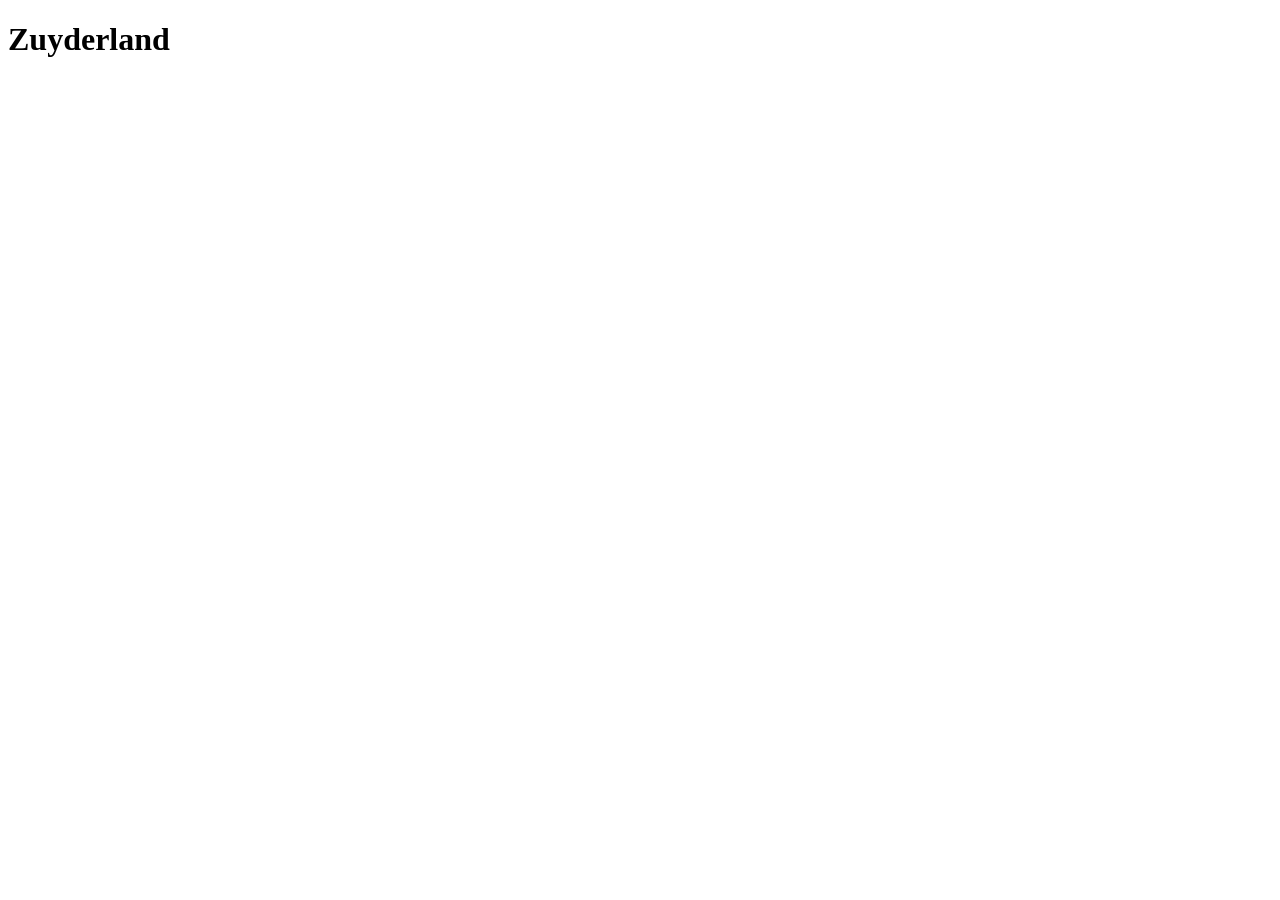
==== index.html @ a74cc2d3 "Add files via upload" ====
<!DOCTYPE html>
<html lang="en">
<head>
    <meta charset="UTF-8">
    <meta name="viewport" content="width=device-width, initial-scale=1.0">
    <title>Zuyderland</title>
</head>
<body>
    <h1>Zuyderland</h1>
</body>
</html>
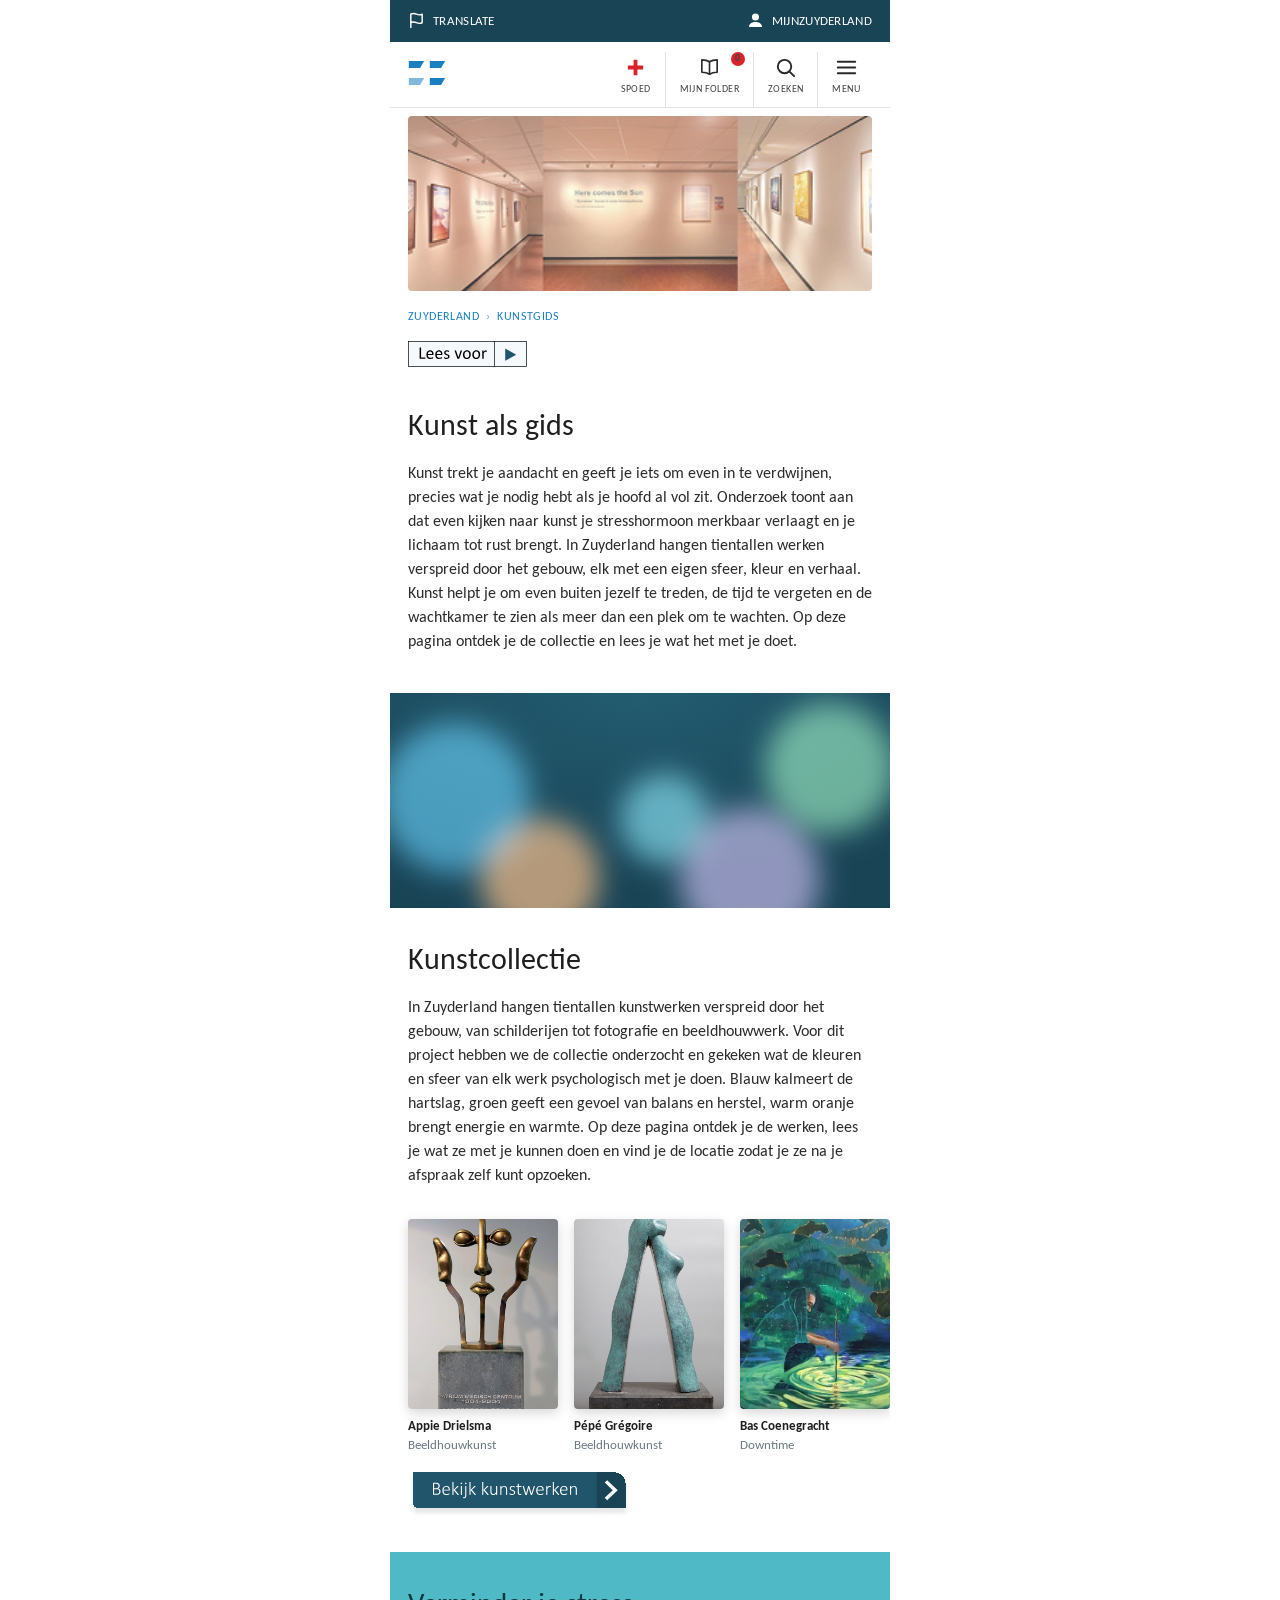
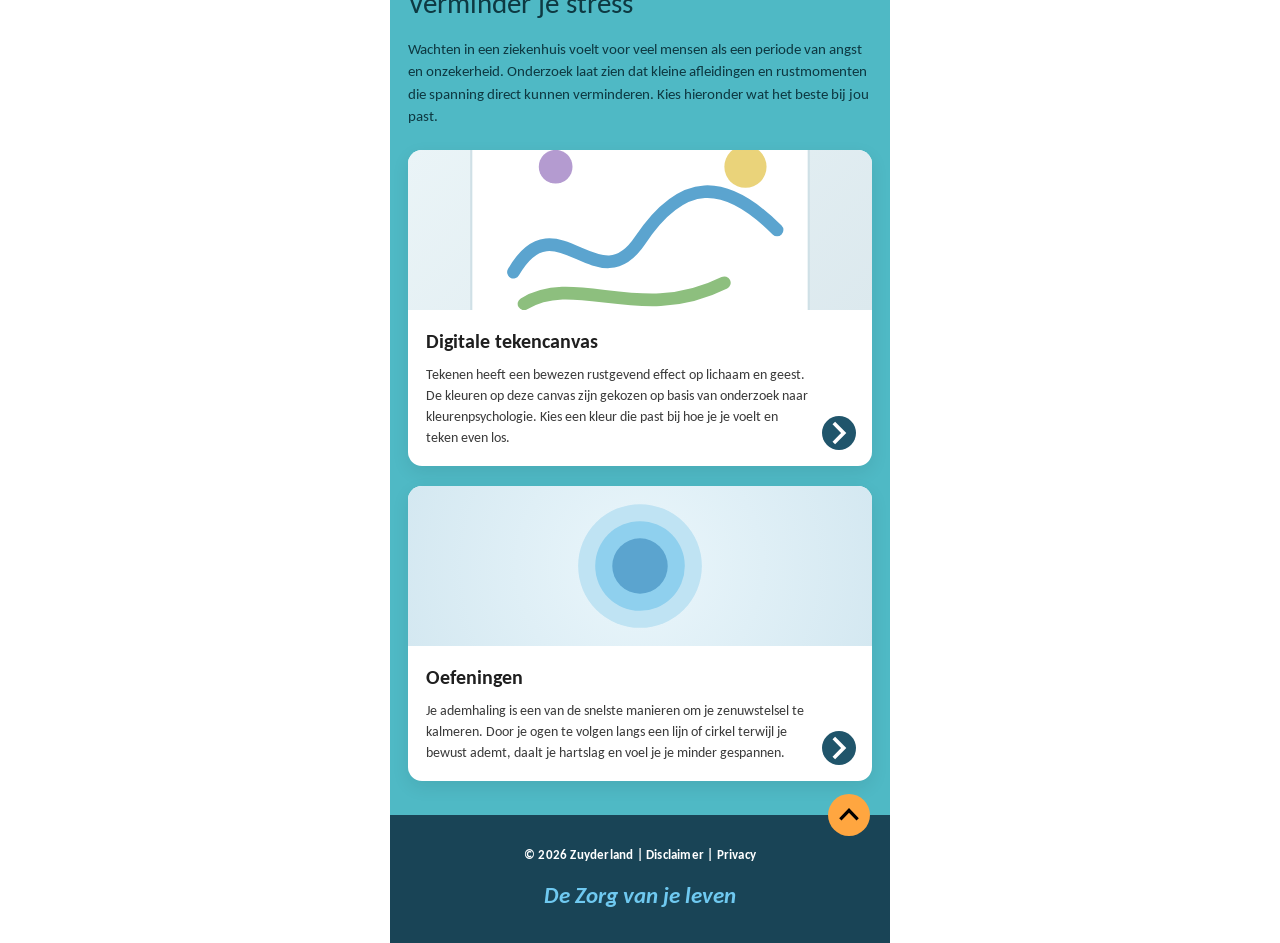
==== commit 9d76c806: "Add files via upload" ====
--- a/index.html
+++ b/index.html
@@ -1,11 +1,100 @@
-<!DOCTYPE html>
-<html lang="en">
-<head>
-    <meta charset="UTF-8">
-    <meta name="viewport" content="width=device-width, initial-scale=1.0">
-    <title>Zuyderland</title>
-</head>
-<body>
-    <h1>Zuyderland</h1>
-</body>
-</html>+<!DOCTYPE html>
+<html lang="nl">
+<head>
+<meta charset="UTF-8">
+<meta name="viewport" content="width=device-width, initial-scale=1, viewport-fit=cover">
+<title>Zuyderland Kunstgids</title>
+<link rel="stylesheet" href="css/style.css">
+<link rel="preconnect" href="https://fonts.googleapis.com"><link rel="preconnect" href="https://fonts.gstatic.com" crossorigin><link href="https://fonts.googleapis.com/css2?family=Carlito:ital,wght@0,400;0,700;1,400&display=swap" rel="stylesheet">
+</head>
+<body>
+<div class="app">
+  <div id="hdr"></div>
+
+  <div class="page">
+    <div class="hero"><img src="assets/hero.jpg" alt="Kunstwerken in de gang van Zuyderland"></div>
+  </div>
+
+  <div class="crumbrow">
+    <div class="crumb"><a href="index.html">ZUYDERLAND</a><span class="sep">&rsaquo;</span><a href="index.html">KUNSTGIDS</a></div>
+  </div>
+
+  <div class="leesrow">
+    <button class="leesvoor" onclick="leesVoor('.read')" aria-label="Lees voor"><img src="assets/buttons/lees-voor.svg" alt="Lees voor"></button>
+  </div>
+
+  <div class="page">
+    <h2 class="section read">Kunst als gids</h2>
+    <p class="body read">Kunst trekt je aandacht en geeft je iets om even in te verdwijnen, precies wat je nodig hebt als je hoofd al vol zit. Onderzoek toont aan dat even kijken naar kunst je stresshormoon merkbaar verlaagt en je lichaam tot rust brengt. In Zuyderland hangen tientallen werken verspreid door het gebouw, elk met een eigen sfeer, kleur en verhaal. Kunst helpt je om even buiten jezelf te treden, de tijd te vergeten en de wachtkamer te zien als meer dan een plek om te wachten. Op deze pagina ontdek je de collectie en lees je wat het met je doet.</p>
+  </div>
+
+  <div class="orbs" aria-hidden="true">
+    <span class="orb b"></span><span class="orb g"></span><span class="orb o"></span>
+    <span class="orb l"></span><span class="orb b2"></span>
+  </div>
+
+  <div class="page">
+    <h2 class="section read">Kunstcollectie</h2>
+    <p class="body read">In Zuyderland hangen tientallen kunstwerken verspreid door het gebouw, van schilderijen tot fotografie en beeldhouwwerk. Voor dit project hebben we de collectie onderzocht en gekeken wat de kleuren en sfeer van elk werk psychologisch met je doen. Blauw kalmeert de hartslag, groen geeft een gevoel van balans en herstel, warm oranje brengt energie en warmte. Op deze pagina ontdek je de werken, lees je wat ze met je kunnen doen en vind je de locatie zodat je ze na je afspraak zelf kunt opzoeken.</p>
+  </div>
+
+  <div class="slider">
+    <a class="slide" href="kunstcollectie.html?cat=beeldhouwkunst"><img src="assets/artworks/appie-drielsma.jpg" alt="Appie Drielsma"><div class="cap"><b>Appie Drielsma</b><span>Beeldhouwkunst</span></div></a>
+    <a class="slide" href="kunstcollectie.html?cat=beeldhouwkunst"><img src="assets/artworks/pepe-gregoire.jpg" alt="Pépé Grégoire"><div class="cap"><b>Pépé Grégoire</b><span>Beeldhouwkunst</span></div></a>
+    <a class="slide" href="kunstcollectie.html?cat=schilderkunst"><img src="assets/artworks/bas-coenegracht-downtime.jpg" alt="Bas Coenegracht"><div class="cap"><b>Bas Coenegracht</b><span>Downtime</span></div></a>
+    <a class="slide" href="kunstcollectie.html?cat=installatiekunst"><img src="assets/artworks/claudy-jongstra.jpg" alt="Claudy Jongstra"><div class="cap"><b>Claudy Jongstra</b><span>Installatiekunst</span></div></a>
+    <a class="slide" href="kunstcollectie.html?cat=fotografie"><img src="assets/artworks/sophie-langohr.jpg" alt="Sophie Langohr"><div class="cap"><b>Sophie Langohr</b><span>Fotografie</span></div></a>
+  </div>
+
+  <div class="page">
+    <div class="btncenter"><a class="btnimg" href="kunstcollectie.html"><img class="bekijkimg" src="assets/buttons/bekijk-kunstwerken.svg" alt="Bekijk kunstwerken"></a></div>
+  </div>
+
+  <section class="stress">
+    <h2>Verminder je stress</h2>
+    <p class="intro">Wachten in een ziekenhuis voelt voor veel mensen als een periode van angst en onzekerheid. Onderzoek laat zien dat kleine afleidingen en rustmomenten die spanning direct kunnen verminderen. Kies hieronder wat het beste bij jou past.</p>
+
+    <div class="stresscards">
+      <a class="scard" href="canvas.html">
+        <div class="scard-visual" style="background:linear-gradient(135deg,#eaf4f7,#dce9ee)">
+          <svg viewBox="0 0 220 150" width="100%" height="100%" preserveAspectRatio="xMidYMid slice">
+            <rect x="30" y="20" width="160" height="110" rx="8" fill="#fff" stroke="#cfe0e6"/>
+            <path d="M50 95 C70 60,90 110,110 80 S150 50,175 75" fill="none" stroke="#5BA4CF" stroke-width="6" stroke-linecap="round"/>
+            <path d="M55 110 C80 95,110 120,150 100" fill="none" stroke="#8DBF7E" stroke-width="6" stroke-linecap="round"/>
+            <circle cx="160" cy="45" r="10" fill="#EAD37A"/><circle cx="70" cy="45" r="8" fill="#B49BD0"/>
+          </svg>
+        </div>
+        <div class="scard-body">
+          <h3>Digitale tekencanvas</h3>
+          <p>Tekenen heeft een bewezen rustgevend effect op lichaam en geest. De kleuren op deze canvas zijn gekozen op basis van onderzoek naar kleurenpsychologie. Kies een kleur die past bij hoe je je voelt en teken even los.</p>
+          <span class="arrow"><img class="arrow-img" src="assets/buttons/arrow-circle.svg" alt=""></span>
+        </div>
+      </a>
+
+      <a class="scard" href="oefeningen.html">
+        <div class="scard-visual" style="background:radial-gradient(circle at 50% 50%,#eaf6fb,#d4e8f1)">
+          <svg viewBox="0 0 220 150" width="100%" height="100%">
+            <circle cx="110" cy="75" r="58" fill="#bfe3f3"/><circle cx="110" cy="75" r="42" fill="#8fd0ee"/>
+            <circle cx="110" cy="75" r="26" fill="#5BA4CF"/>
+          </svg>
+        </div>
+        <div class="scard-body">
+          <h3>Oefeningen</h3>
+          <p>Je ademhaling is een van de snelste manieren om je zenuwstelsel te kalmeren. Door je ogen te volgen langs een lijn of cirkel terwijl je bewust ademt, daalt je hartslag en voel je je minder gespannen.</p>
+          <span class="arrow"><img class="arrow-img" src="assets/buttons/arrow-circle.svg" alt=""></span>
+        </div>
+      </a>
+    </div>
+  </section>
+
+  <div id="ftr"></div>
+</div>
+
+<script src="js/data.js"></script>
+<script src="js/app.js"></script>
+<script>
+  document.getElementById('hdr').innerHTML = zHeader();
+  document.getElementById('ftr').innerHTML = zFooter();
+</script>
+</body>
+</html>
--- a/css/style.css
+++ b/css/style.css
@@ -0,0 +1,243 @@
+/* ============================================================
+   Zuyderland Kunstgids — designsysteem (mobile-first kolom)
+   ============================================================ */
+:root{
+  --teal-900:#194456;
+  --teal-850:#20556B;
+  --teal-700:#246079;
+  --turq:#4FB9C5;
+  --blue:#1a7fc1;
+  --blue-light:#6FC9F0;
+  --ink:#1f1f1f;
+  --muted:#6b7a80;
+  --line:#e3e3e3;
+  --red:#e23b3b;
+  --orange:#FFA640;
+  --pill-teal:#9cc3c9;
+  --pill-orange:#f1c39a;
+  --shadow:0 6px 18px rgba(0,0,0,.08);
+  --radius:14px;
+  --app:500px;
+}
+
+*{box-sizing:border-box}
+html,body{margin:0;padding:0}
+body{
+  font-family:Calibri,Carlito,"Segoe UI",system-ui,-apple-system,Roboto,Helvetica,Arial,sans-serif;
+  color:var(--ink);background:#fff;
+  -webkit-font-smoothing:antialiased;line-height:1.5;
+}
+img{max-width:100%;display:block}
+a{color:inherit;text-decoration:none}
+button{font-family:inherit;cursor:pointer;border:none;background:none}
+
+/* Mobiele kolom, gecentreerd, zonder kader/schaduw */
+.app{width:100%;max-width:var(--app);margin:0 auto;background:#fff;min-height:100vh;position:relative;overflow-x:hidden}
+
+/* ---------- Utility-balk ---------- */
+.utilbar{background:var(--teal-900);color:#fff;display:flex;justify-content:space-between;align-items:center;padding:11px 18px;font-size:13px;letter-spacing:.3px}
+.utilbar .u-left,.utilbar .u-right{display:flex;align-items:center;gap:8px}
+.utilbar svg{width:17px;height:17px;flex:none}
+
+/* ---------- Hoofdnavigatie ---------- */
+.nav{display:flex;align-items:center;justify-content:space-between;padding:10px 16px 0;border-bottom:1px solid var(--line);background:#fff}
+.nav .logo{display:flex;align-items:flex-end;padding-bottom:12px}
+.nav .navitems{display:flex;align-items:stretch}
+.nav .navitem{display:flex;flex-direction:column;align-items:center;gap:3px;padding:4px 14px 11px;border-left:1px solid var(--line);position:relative;color:#2a2a2a}
+.nav .navitem:first-child{border-left:none}
+.nav .navitem svg{width:23px;height:23px}
+.nav .navitem span{font-size:9.5px;letter-spacing:.4px;color:#444}
+.nav .navitem.spoed svg{color:#d8232a}
+.badge{position:absolute;top:0;right:8px;background:#d8232a;color:#fff;font-size:9px;min-width:14px;height:14px;border-radius:50%;display:flex;align-items:center;justify-content:center;font-weight:700}
+.zmark{width:42px;height:30px}
+
+/* ---------- Breadcrumb ---------- */
+.crumbrow{display:flex;align-items:center;padding:16px 18px 2px;gap:10px;flex-wrap:wrap}
+.crumb{font-size:12px;letter-spacing:.4px;color:var(--blue);text-transform:uppercase;display:flex;align-items:center;gap:7px;flex-wrap:wrap}
+.crumb .sep{color:var(--blue);opacity:.7}
+.crumb .cur{color:var(--muted);text-transform:none;letter-spacing:0}
+
+/* ---------- Lees voor (Figma-knop als afbeelding) ---------- */
+.leesrow{padding:14px 18px 0}
+.leesvoor{display:inline-block;padding:0;border:none;background:none;line-height:0}
+.leesvoor img{height:26px;width:auto}
+
+/* ---------- Headings ---------- */
+.page{padding:0 18px}
+h1.title{font-weight:300;font-size:36px;line-height:1.12;margin:8px 0 14px}
+h2.section{font-weight:300;font-size:30px;margin:28px 0 14px}
+.body{font-size:16px;color:#2c2c2c;margin:0 0 24px}
+
+/* ---------- Hero ---------- */
+.hero{margin:8px 0 0;border-radius:4px;overflow:hidden}
+.hero img{width:100%;height:175px;object-fit:cover}
+
+/* ---------- Zwevende kleur-orbs ---------- */
+.orbs{position:relative;height:215px;margin:40px 0 26px;overflow:hidden;background:radial-gradient(120% 120% at 50% 0%, #235c70 0%, #194456 70%)}
+.orbs .orb{position:absolute;border-radius:50%;filter:blur(14px);opacity:.72;mix-blend-mode:screen}
+.orb.b{width:150px;height:150px;background:#4aa3d6;left:-10px;top:30px;animation:drift1 16s ease-in-out infinite}
+.orb.g{width:130px;height:130px;background:#7ec98a;right:-5px;top:10px;animation:drift2 19s ease-in-out infinite}
+.orb.o{width:120px;height:120px;background:#efa24c;left:18%;bottom:-30px;animation:drift3 21s ease-in-out infinite}
+.orb.l{width:140px;height:140px;background:#b69ad6;right:14%;bottom:-40px;animation:drift4 18s ease-in-out infinite}
+.orb.b2{width:90px;height:90px;background:#6fc3d8;left:46%;top:38%;animation:drift2 23s ease-in-out infinite}
+@keyframes drift1{0%,100%{transform:translate(0,0) scale(1)}50%{transform:translate(40px,20px) scale(1.15)}}
+@keyframes drift2{0%,100%{transform:translate(0,0) scale(1)}50%{transform:translate(-35px,25px) scale(1.1)}}
+@keyframes drift3{0%,100%{transform:translate(0,0) scale(1)}50%{transform:translate(30px,-25px) scale(1.2)}}
+@keyframes drift4{0%,100%{transform:translate(0,0) scale(1)}50%{transform:translate(-30px,-20px) scale(1.12)}}
+@media (prefers-reduced-motion:reduce){.orb{animation:none!important}}
+
+/* ---------- Kunstcollectie slider (swipebaar) ---------- */
+.slider{display:flex;gap:16px;overflow-x:auto;scroll-snap-type:x mandatory;-webkit-overflow-scrolling:touch;
+  padding:8px 18px 12px;scrollbar-width:none}
+.slider::-webkit-scrollbar{display:none}
+.slide{flex:0 0 auto;width:150px;scroll-snap-align:center;text-align:left}
+.slide img{width:150px;height:190px;object-fit:cover;border-radius:4px;box-shadow:0 4px 12px rgba(0,0,0,.16)}
+.slide .cap{font-size:12.5px;margin-top:8px}
+.slide .cap b{font-weight:700;display:block}
+.slide .cap span{color:var(--muted)}
+
+/* ---------- Knoppen ---------- */
+.btnimg{display:inline-block;line-height:0}
+.bekijkimg{height:46px;width:auto}
+.btncenter{display:flex;justify-content:flex-start;padding:6px 0 4px}
+.arrow-img{width:34px;height:34px}
+
+/* Canvas-knop (zelfde stijl als Bekijk: teal + donker pijlvak) */
+.btn-dark{display:inline-flex;align-items:stretch;border-radius:8px;overflow:hidden;box-shadow:var(--shadow);color:#fff}
+.btn-dark .txt{background:#20556B;padding:13px 22px;font-size:16px;display:flex;align-items:center}
+.btn-dark .circle{background:#194456;display:flex;align-items:center;justify-content:center;width:50px}
+.btn-dark .circle svg{width:18px;height:18px}
+
+/* ---------- Verminder je stress ---------- */
+.stress{background:var(--turq);margin-top:30px;padding:30px 18px 34px}
+.stress h2{font-weight:300;font-size:29px;margin:0 0 12px;color:#0e3942}
+.stress .intro{font-size:15px;color:#0e3942;margin:0 0 22px}
+.stresscards{display:grid;grid-template-columns:1fr;gap:20px}
+.scard{background:#fff;border-radius:var(--radius);box-shadow:var(--shadow);overflow:hidden;display:block;color:inherit}
+.scard .scard-visual{height:160px;display:flex;align-items:center;justify-content:center;overflow:hidden}
+.scard .scard-body{padding:16px 18px 18px;position:relative}
+.scard h3{font-weight:700;font-size:20px;margin:0 0 8px}
+.scard p{font-size:14px;color:#3a3a3a;margin:0;padding-right:46px}
+.scard .arrow{position:absolute;right:16px;bottom:16px;line-height:0}
+
+/* ---------- Footer (kort) — sluit aan op #4FB9C5, geen witruimte ---------- */
+.footer{background:var(--teal-900);color:#fff;text-align:center;padding:30px 18px 30px;position:relative;margin:0}
+.footer .legal{font-size:13px;font-weight:700;letter-spacing:.2px;margin-bottom:14px}
+.footer .tagline{color:var(--blue-light);font-size:23px;font-weight:700;font-style:italic}
+.totop{position:absolute;top:-21px;right:20px;line-height:0;background:none;border:none;padding:0}
+.totop img{width:42px;height:42px}
+
+/* ============================================================
+   GALERIJ
+   ============================================================ */
+.galhead{background:var(--teal-850);color:#fff;display:flex;align-items:center;gap:16px;padding:16px 18px}
+.galhead .back{display:flex;align-items:center;color:#fff}
+.galhead .back svg{width:22px;height:22px}
+.galhead .gtitle{font-size:17px;font-weight:700}
+.galshadow{height:10px;background:linear-gradient(#0000001a,transparent)}
+
+.searchwrap{padding:18px 18px 6px}
+.searchbox{display:flex;align-items:center;gap:10px;border:1px solid #cfd6d8;border-radius:7px;padding:11px 14px;color:var(--muted)}
+.searchbox svg{width:17px;height:17px;color:var(--teal-700)}
+.searchbox input{border:none;outline:none;font-size:14px;width:100%;color:var(--ink);background:transparent}
+
+/* Tabs: gecentreerd, gelijke marge links/rechts */
+.tabs{display:grid;grid-template-columns:repeat(4,auto);justify-content:center;gap:16px 26px;padding:18px 18px 14px}
+.tab{font-size:13px;color:var(--muted);background:none;padding:2px 0;white-space:nowrap;text-align:left}
+.tab.active{color:var(--ink);font-weight:700}
+
+.gallery{padding:12px 18px 8px;display:grid;grid-template-columns:1fr;gap:32px}
+.artcard{cursor:pointer}
+.artcard .frame{border:1px solid #ececec;background:#fff;line-height:0;overflow:hidden}
+.artcard .frame img{width:100%;height:auto;object-fit:cover}
+.artcard .meta{display:flex;align-items:flex-start;justify-content:space-between;margin-top:12px;gap:12px}
+.artcard .meta .who b{font-weight:700;font-size:16px;display:block}
+.artcard .meta .who span{font-size:13.5px;color:var(--muted)}
+.fav{flex:none;color:var(--ink);background:none;padding:2px}
+.fav svg{width:26px;height:26px}
+.fav.on svg{color:var(--red)}
+.empty{padding:40px 18px;text-align:center;color:var(--muted);font-size:14px}
+
+/* ---------- Kunstwerk-modal ---------- */
+.kmodal{position:fixed;inset:0;z-index:60;display:none;background:rgba(0,0,0,.4)}
+.kmodal.show{display:block}
+.kmodal .sheet{position:absolute;top:0;left:50%;transform:translateX(-50%);width:100%;max-width:var(--app);height:100%;background:#fff;overflow-y:auto;-webkit-overflow-scrolling:touch}
+.kmhead{position:sticky;top:0;background:var(--teal-850);color:#fff;display:flex;align-items:center;gap:16px;padding:18px 18px;z-index:2}
+.kmhead .back{display:flex;color:#fff}
+.kmhead .back svg{width:23px;height:23px}
+.kmhead .kmtitle{font-size:18px;font-weight:700}
+.kmimg{padding:22px 22px 0}
+.kmimg img{width:100%;height:auto;border-radius:2px}
+.kmbody{padding:18px 22px 60px}
+.kmdiv{border-top:1px solid var(--line);margin:6px 0 18px}
+.kmlabel{font-size:13px;color:var(--muted);margin:16px 0 2px}
+.kmartistrow{display:flex;align-items:center;justify-content:space-between;gap:14px}
+.kmartist{font-weight:300;font-size:30px;margin:0}
+.kmfav svg{width:32px;height:32px;color:var(--ink)}
+.kmfav.on svg{color:var(--red)}
+.kmcols{display:flex;gap:70px}
+.kmval{font-size:17px;margin:0}
+.kmdesc{font-size:15.5px;color:#222;margin:4px 0 0;line-height:1.6}
+.kmloc{font-size:16px;margin:2px 0 0}
+
+/* ============================================================
+   OEFENINGEN
+   ============================================================ */
+.exgrid{padding:6px 18px 8px;display:grid;grid-template-columns:1fr;gap:26px}
+.excard{position:relative;border:1px solid #d9d9d9;border-radius:18px;box-shadow:0 8px 18px rgba(0,0,0,.07);padding:22px 20px 20px;background:#fff}
+.extag{display:inline-block;font-size:12px;color:#234;background:var(--pill-teal);padding:4px 12px;border-radius:14px;margin-bottom:14px}
+.extag.orange{background:var(--pill-orange)}
+.excard .exfav{position:absolute;top:20px;right:20px}
+.excard .exfav svg{width:26px;height:26px;color:#1f1f1f}
+.excard .exfav.on svg{color:var(--red)}
+.excard h3{font-weight:300;font-size:27px;margin:0 0 10px}
+.excard p{font-size:14.5px;color:#2c2c2c;margin:0 0 22px;padding-right:30px}
+.exfoot{display:flex;align-items:center;justify-content:space-between}
+.extime{display:flex;align-items:center;gap:7px;color:var(--muted);font-size:13.5px}
+.extime svg{width:15px;height:15px}
+.exgo{line-height:0}
+.exgo img{width:38px;height:38px}
+
+/* Oefening detail */
+.exhead{background:var(--teal-850);color:#fff;display:flex;align-items:center;gap:16px;padding:18px 18px}
+.exhead svg{width:24px;height:24px}
+.exhead .t{font-size:20px;font-weight:700}
+.exdetail{padding:20px 22px 30px}
+.backlink{display:inline-flex;align-items:center;gap:6px;color:var(--teal-850);font-size:15px;margin-bottom:6px}
+.backlink svg{width:16px;height:16px}
+.exdetail .row{display:flex;align-items:flex-start;justify-content:space-between;gap:14px}
+.exdetail h1{font-weight:300;font-size:34px;margin:4px 0 12px}
+.exdetail .heartbig svg{width:34px;height:34px;color:var(--red)}
+.exdetail .desc{font-size:18px;color:#222;margin:0 0 6px}
+.stage{height:320px;display:flex;align-items:center;justify-content:center;margin:10px 0}
+.breathcircle{width:200px;height:200px;border-radius:50%;background:#bfe3f3;display:flex;align-items:center;justify-content:center}
+.breathcircle .inner{width:170px;height:170px;border-radius:50%;background:#8fd0ee}
+.phase{text-align:center;color:var(--teal-850);font-size:17px;margin-top:4px}
+.phasecount{text-align:center;font-size:22px;margin:2px 0 22px}
+.exbtns{display:flex;flex-direction:column;align-items:center;gap:14px}
+.exbtn{background:var(--teal-900);color:#fff;font-size:19px;padding:14px 34px;border-radius:8px;box-shadow:0 6px 14px rgba(0,0,0,.18)}
+.exbtn.secondary{background:var(--teal-850);font-size:18px}
+
+/* ============================================================
+   CANVAS
+   ============================================================ */
+.canvasframe{background:var(--teal-850);border-radius:22px;padding:18px;margin:8px 0 6px}
+.canvasframe canvas{background:#fff;width:100%;height:520px;border-radius:4px;touch-action:none;display:block;cursor:crosshair}
+.toolbar{display:flex;align-items:center;justify-content:center;gap:18px;padding:14px 0 8px;flex-wrap:wrap}
+.tool{width:34px;height:34px;display:flex;align-items:center;justify-content:center;border-radius:8px;color:#222}
+.tool svg{width:24px;height:24px}
+.tool.active{background:#e6eef0;outline:2px solid var(--teal-700)}
+.tool .wheel{width:24px;height:24px;border-radius:50%;background:conic-gradient(#f44,#fb3,#fd3,#5d5,#3cf,#46f,#a4f,#f4a,#f44)}
+.palette{display:flex;gap:12px;justify-content:center;padding:4px 0 6px;flex-wrap:wrap}
+.swatch{width:30px;height:30px;border-radius:50%;border:2px solid #fff;box-shadow:0 0 0 1px #ccc}
+.swatch.active{box-shadow:0 0 0 2px var(--teal-900)}
+.swlabel{font-size:11px;color:var(--muted);text-align:center;margin-top:2px}
+.sendwrap{display:flex;justify-content:center;margin:6px 0 2px}
+.modal{position:fixed;inset:0;background:rgba(20,40,48,.55);display:none;align-items:center;justify-content:center;z-index:50;padding:24px}
+.modal.show{display:flex}
+.modal .box{background:#fff;border-radius:16px;max-width:340px;text-align:center;padding:28px 24px}
+.modal .box .check{width:60px;height:60px;border-radius:50%;background:var(--turq);color:#fff;display:flex;align-items:center;justify-content:center;margin:0 auto 16px}
+.modal .box .check svg{width:32px;height:32px}
+.modal .box h3{margin:0 0 8px;font-weight:700;font-size:20px}
+.modal .box p{margin:0 0 20px;font-size:14px;color:#444}
+.modal .box button{background:var(--teal-900);color:#fff;padding:10px 22px;border-radius:8px;font-size:15px}
